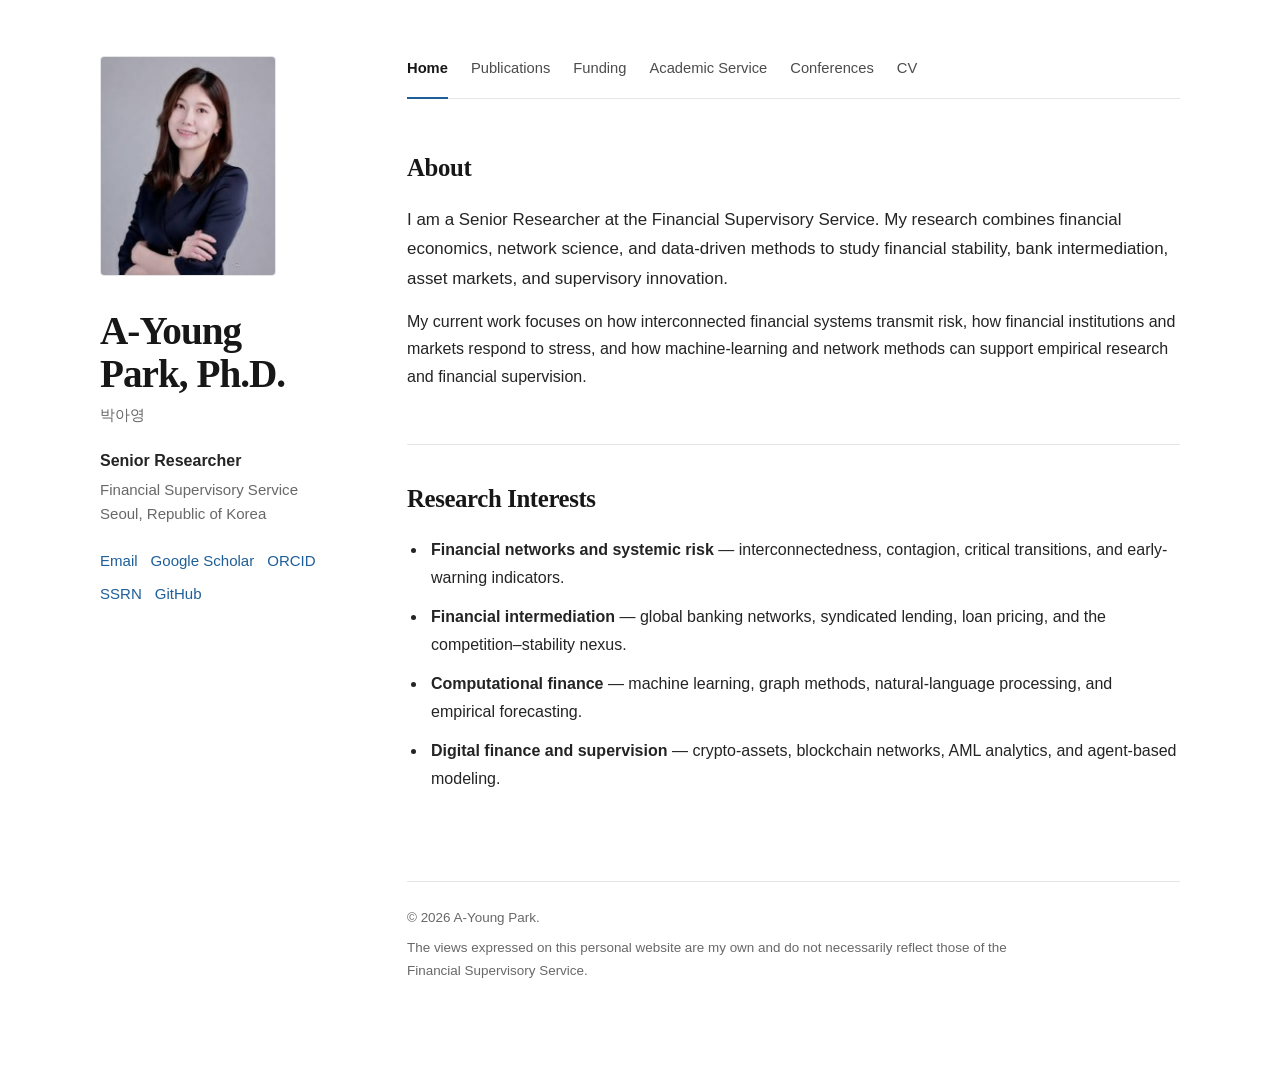
==== index.html @ b437c27b "Add Google Search Console verification tag" ====
<!doctype html>
    <html lang="en">
    <head>
      <meta charset="utf-8">
      <meta name="viewport" content="width=device-width, initial-scale=1">

      <title>A-Young Park, Ph.D. | Senior Researcher, Financial Supervisory Service</title>
      <meta name="description" content="Academic homepage of A-Young Park, Ph.D., Senior Researcher at the Financial Supervisory Service. Research on financial networks, systemic risk, financial intermediation, computational finance, and digital finance.">
      <meta name="author" content="A-Young Park">
      <meta name="theme-color" content="#ffffff">
      <meta name="google-site-verification" content="QyMKHIsTJGVWZB4Pkx4O0l1U7ugfeOiHP5f6irfPKLA">
      <!-- SEO START -->
      <meta name="robots" content="index, follow">
      <link rel="canonical" href="https://ayppark.github.io/">
      <meta property="og:site_name" content="A-Young Park Academic Homepage">
      <meta property="og:type" content="profile">
      <meta property="og:title" content="A-Young Park, Ph.D. | Senior Researcher, Financial Supervisory Service">
      <meta property="og:description" content="Academic homepage of A-Young Park, Ph.D., Senior Researcher at the Financial Supervisory Service. Research on financial networks, systemic risk, financial intermediation, computational finance, and digital finance.">
      <meta property="og:url" content="https://ayppark.github.io/">
      <meta property="og:image" content="https://ayppark.github.io/assets/profile.jpg">
      <meta property="og:image:alt" content="Portrait of A-Young Park">
      <meta name="twitter:card" content="summary">
      <meta name="twitter:title" content="A-Young Park, Ph.D. | Senior Researcher, Financial Supervisory Service">
      <meta name="twitter:description" content="Academic homepage of A-Young Park, Ph.D., Senior Researcher at the Financial Supervisory Service. Research on financial networks, systemic risk, financial intermediation, computational finance, and digital finance.">
      <meta name="twitter:image" content="https://ayppark.github.io/assets/profile.jpg">
      <!-- SEO END -->

      <link rel="icon" href="assets/favicon.svg" type="image/svg+xml">
      <link rel="stylesheet" href="style.css">
          <script type="application/ld+json">
          {
            "@context": "https://schema.org",
            "@type": "Person",
            "name": "A-Young Park",
            "alternateName": ["Ayoung Park", "A-Young Park", "박아영"],
            "url": "https://ayppark.github.io/",
            "image": "https://ayppark.github.io/assets/profile.jpg",
            "knowsAbout": ["Financial networks", "Systemic risk", "Financial intermediation", "Computational finance", "Digital finance"],
            "honorificSuffix": "Ph.D.",
            "jobTitle": "Senior Researcher",
            "worksFor": {
              "@type": "Organization",
              "name": "Financial Supervisory Service"
            },
            "sameAs": [
              "https://scholar.google.com/citations?user=jGiQJnYAAAAJ&hl=en",
              "https://orcid.org/0000-0002-0753-5046",
              "https://github.com/Ayppark",
              "https://papers.ssrn.com/sol3/papers.cfm?abstract_id=5040197"
            ]
          }
          </script>
</head>
    <body>
      <a class="skip-link" href="#main-content">Skip to main content</a>

      <div class="page">
        <aside class="profile" aria-label="Researcher profile">
      <a class="photo-link" href="index.html" aria-label="Go to homepage">
        <img
          class="profile-photo"
          src="assets/profile.jpg"
          alt="Portrait of A-Young Park"
          width="176"
          height="220"
        >
      </a>

      <h1><a href="index.html">A-Young Park, Ph.D.</a></h1>
      <p class="name-ko">박아영</p>
      <p class="position">Senior Researcher</p>
      <p class="affiliation">
        Financial Supervisory Service<br>
        Seoul, Republic of Korea
      </p>

      <nav class="profile-links" aria-label="Academic profiles">
        <a href="mailto:ayoungp@fss.or.kr">Email</a>
        <a href="https://scholar.google.com/citations?user=jGiQJnYAAAAJ&hl=en" target="_blank" rel="noopener noreferrer">Google Scholar</a>
        <a href="https://orcid.org/0000-0002-0753-5046" target="_blank" rel="noopener noreferrer">ORCID</a>
        <a href="https://papers.ssrn.com/sol3/papers.cfm?abstract_id=5040197" target="_blank" rel="noopener noreferrer">SSRN</a>
        <a href="https://github.com/Ayppark" target="_blank" rel="me noopener noreferrer">GitHub</a>
      </nav>
    </aside>

        <main id="main-content" class="content">
          <nav class="top-nav" aria-label="Primary navigation">
            <a href="index.html" class="active" aria-current="page">Home</a>
        <a href="publications.html">Publications</a>
        <a href="funding.html">Funding</a>
        <a href="service.html">Academic Service</a>
        <a href="conferences.html">Conferences</a>
        <a href="cv.html">CV</a>
          </nav>

      <section aria-labelledby="about-title">
        <h2 id="about-title">About</h2>
        <p class="lead">
          I am a Senior Researcher at the Financial Supervisory Service. My research combines
          financial economics, network science, and data-driven methods to study financial
          stability, bank intermediation, asset markets, and supervisory innovation.
        </p>
        <p>
          My current work focuses on how interconnected financial systems transmit risk, how
          financial institutions and markets respond to stress, and how machine-learning and
          network methods can support empirical research and financial supervision.
        </p>
      </section>

      <section aria-labelledby="research-title">
        <h2 id="research-title">Research Interests</h2>
        <ul class="interest-list">
          <li><strong>Financial networks and systemic risk</strong> — interconnectedness, contagion, critical transitions, and early-warning indicators.</li>
          <li><strong>Financial intermediation</strong> — global banking networks, syndicated lending, loan pricing, and the competition–stability nexus.</li>
          <li><strong>Computational finance</strong> — machine learning, graph methods, natural-language processing, and empirical forecasting.</li>
          <li><strong>Digital finance and supervision</strong> — crypto-assets, blockchain networks, AML analytics, and agent-based modeling.</li>
        </ul>
      </section>

          <footer>
            <p>© 2026 A-Young Park.</p>
            <p class="disclaimer">The views expressed on this personal website are my own and do not necessarily reflect those of the Financial Supervisory Service.</p>
          </footer>
        </main>
      </div>
    </body>
    </html>
---- style.css ----
:root {
  --text: #242424;
  --muted: #686868;
  --line: #e5e5e5;
  --link: #1f5f99;
  --link-hover: #123f67;
  --page-width: 1080px;
  --sidebar-width: 235px;
}

* {
  box-sizing: border-box;
}

html {
  scroll-behavior: smooth;
}

body {
  margin: 0;
  color: var(--text);
  background: #fff;
  font-family: -apple-system, BlinkMacSystemFont, "Segoe UI", Roboto, Helvetica, Arial, sans-serif;
  font-size: 16px;
  line-height: 1.72;
  text-rendering: optimizeLegibility;
}

a {
  color: var(--link);
  text-decoration: none;
  text-underline-offset: 0.18em;
}

a:hover,
a:focus-visible {
  color: var(--link-hover);
  text-decoration: underline;
}

.skip-link {
  position: fixed;
  top: 12px;
  left: 12px;
  z-index: 100;
  padding: 8px 12px;
  color: #fff;
  background: #111;
  transform: translateY(-150%);
}

.skip-link:focus {
  transform: translateY(0);
}

.page {
  display: grid;
  grid-template-columns: var(--sidebar-width) minmax(0, 1fr);
  gap: 72px;
  width: min(calc(100% - 48px), var(--page-width));
  margin: 0 auto;
  padding: 56px 0 80px;
}

.profile {
  position: sticky;
  top: 36px;
  align-self: start;
}

.photo-link {
  display: inline-block;
}

.profile-photo {
  display: block;
  width: 176px;
  height: 220px;
  margin-bottom: 24px;
  border: 1px solid var(--line);
  border-radius: 4px;
  object-fit: cover;
  object-position: center top;
}

h1,
h2,
h3 {
  color: #171717;
}

h1,
h2 {
  font-family: Georgia, "Times New Roman", serif;
}

h1 {
  margin: 0;
  font-size: clamp(2rem, 4vw, 2.45rem);
  line-height: 1.1;
  letter-spacing: -0.025em;
}

h1 a {
  color: inherit;
}

h1 a:hover,
h1 a:focus-visible {
  text-decoration: none;
}

h2 {
  margin: 0 0 21px;
  font-size: 1.55rem;
  line-height: 1.25;
  letter-spacing: -0.015em;
}

h3 {
  margin: 0 0 8px;
  font-size: 1.03rem;
  line-height: 1.45;
}

.name-ko {
  margin: 7px 0 19px;
  color: var(--muted);
  font-size: 0.95rem;
}

.position {
  margin: 0 0 4px;
  font-weight: 650;
}

.affiliation {
  margin: 0;
  color: var(--muted);
  font-size: 0.94rem;
  line-height: 1.55;
}

.profile-links {
  display: flex;
  flex-wrap: wrap;
  gap: 7px 13px;
  margin-top: 23px;
  font-size: 0.94rem;
}

.profile-links a {
  white-space: nowrap;
}

.content {
  min-width: 0;
}

.top-nav {
  display: flex;
  flex-wrap: wrap;
  gap: 8px 23px;
  margin-bottom: 54px;
  padding-bottom: 14px;
  border-bottom: 1px solid var(--line);
  font-size: 0.92rem;
}

.top-nav a {
  position: relative;
  padding-bottom: 3px;
  color: #4c4c4c;
}

.top-nav a.active {
  color: #171717;
  font-weight: 650;
}

.top-nav a.active::after {
  position: absolute;
  right: 0;
  bottom: -15px;
  left: 0;
  height: 2px;
  background: var(--link);
  content: "";
}

.content section {
  scroll-margin-top: 32px;
  padding: 39px 0;
  border-top: 1px solid var(--line);
}

.content section:first-of-type {
  padding-top: 0;
  border-top: 0;
}

p {
  margin: 0 0 15px;
}

.lead {
  font-size: 1.06rem;
}

.interest-list {
  margin: 0;
  padding-left: 1.25rem;
}

.interest-list li {
  margin: 0 0 12px;
  padding-left: 4px;
}

.section-heading-row {
  display: flex;
  align-items: baseline;
  justify-content: space-between;
  gap: 20px;
  margin-bottom: 21px;
}

.section-heading-row h2 {
  margin-bottom: 0;
}

.section-link {
  flex: none;
  font-size: 0.9rem;
}

.publication-list {
  margin: 0;
  padding-left: 1.55rem;
}

.publication-list li {
  margin: 0 0 28px;
  padding-left: 6px;
}

.publication-list li:last-child {
  margin-bottom: 0;
}

.publication-list.compact li {
  margin-bottom: 22px;
}

.publication-title {
  margin: 0 0 4px;
  color: #1d1d1d;
  font-weight: 650;
  line-height: 1.46;
}

.authors,
.venue,
.paper-links {
  margin: 0 0 3px;
  font-size: 0.94rem;
  line-height: 1.55;
}

.authors,
.venue {
  color: #4f4f4f;
}

.paper-links {
  margin-top: 6px;
  font-size: 0.88rem;
}

.detail-card {
  padding: 25px 27px;
  border: 1px solid var(--line);
  border-radius: 5px;
}

.eyebrow {
  margin-bottom: 6px;
  color: var(--link);
  font-size: 0.82rem;
  font-weight: 700;
  letter-spacing: 0.055em;
  text-transform: uppercase;
}

.detail-card h3 {
  margin-bottom: 21px;
  font-family: Georgia, "Times New Roman", serif;
  font-size: 1.3rem;
}

.meta-grid {
  display: grid;
  grid-template-columns: repeat(3, minmax(0, 1fr));
  gap: 14px;
  margin: 0 0 22px;
  padding: 0 0 20px;
  border-bottom: 1px solid var(--line);
}

.meta-grid div {
  min-width: 0;
}

.meta-grid dt {
  color: var(--muted);
  font-size: 0.8rem;
  font-weight: 650;
  text-transform: uppercase;
}

.meta-grid dd {
  margin: 3px 0 0;
  font-size: 0.94rem;
}

.note {
  margin-bottom: 0;
  color: var(--muted);
  font-size: 0.9rem;
}

.service-grid {
  display: grid;
  grid-template-columns: repeat(2, minmax(0, 1fr));
  gap: 20px;
}

.service-group {
  padding: 20px 21px;
  border: 1px solid var(--line);
  border-radius: 5px;
}

.service-group h3 {
  font-family: Georgia, "Times New Roman", serif;
  font-size: 1.12rem;
}

.service-group ul {
  margin: 0;
  padding-left: 1.15rem;
}

.service-group li {
  margin-bottom: 7px;
}

.service-group li:last-child {
  margin-bottom: 0;
}

.conference-list {
  display: grid;
  gap: 24px;
}

.conference-entry {
  padding-bottom: 22px;
  border-bottom: 1px solid var(--line);
}

.conference-entry:last-child {
  padding-bottom: 0;
  border-bottom: 0;
}

.conference-entry h3 {
  font-size: 1rem;
  font-weight: 650;
}

.conference-entry p {
  margin-bottom: 0;
  color: #4f4f4f;
  font-size: 0.94rem;
}

.role-list {
  margin: 0;
  padding: 0;
  list-style: none;
}

.role-list li {
  display: grid;
  grid-template-columns: 64px minmax(0, 1fr);
  gap: 16px;
  padding: 11px 0;
  border-bottom: 1px solid var(--line);
}

.role-list li:first-child {
  padding-top: 0;
}

.role-list li:last-child {
  border-bottom: 0;
}

.role-year {
  color: var(--muted);
  font-size: 0.91rem;
  font-variant-numeric: tabular-nums;
}

footer {
  margin-top: 38px;
  padding-top: 24px;
  border-top: 1px solid var(--line);
  color: var(--muted);
  font-size: 0.84rem;
}

footer p {
  margin-bottom: 6px;
}

.disclaimer {
  max-width: 650px;
}

@media (max-width: 800px) {
  .page {
    display: block;
    width: min(calc(100% - 36px), 680px);
    padding: 32px 0 56px;
  }

  .profile {
    position: static;
    margin-bottom: 44px;
  }

  .profile-photo {
    width: 132px;
    height: 165px;
    margin-bottom: 18px;
  }

  .top-nav {
    gap: 8px 18px;
    margin-bottom: 42px;
  }

  .top-nav a.active::after {
    bottom: -15px;
  }

  .content section {
    padding: 34px 0;
  }

  .section-heading-row {
    display: block;
  }

  .section-heading-row h2 {
    margin-bottom: 7px;
  }

  .meta-grid {
    grid-template-columns: 1fr;
    gap: 11px;
  }

  .service-grid {
    grid-template-columns: 1fr;
  }
}

@media (max-width: 470px) {
  body {
    font-size: 15.5px;
  }

  .top-nav {
    gap: 8px 15px;
  }

  .publication-list {
    padding-left: 1.25rem;
  }

  .detail-card {
    padding: 20px;
  }

  .role-list li {
    grid-template-columns: 52px minmax(0, 1fr);
    gap: 10px;
  }
}

@media print {
  .page {
    display: block;
    width: 100%;
    padding: 0;
  }

  .profile {
    position: static;
    margin-bottom: 32px;
  }

  .top-nav,
  .profile-photo {
    display: none;
  }

  a {
    color: inherit;
  }
}


/* CV PAGE START */
.cv-panel {
  padding: 27px;
  border: 1px solid var(--line);
  border-radius: 5px;
}

.cv-updated {
  margin-bottom: 8px;
  color: var(--link);
  font-size: 0.88rem;
  font-weight: 700;
  letter-spacing: 0.025em;
  text-transform: uppercase;
}

.cv-summary {
  color: #4f4f4f;
}

.button-row {
  display: flex;
  flex-wrap: wrap;
  gap: 10px;
  margin: 24px 0 18px;
}

.button {
  display: inline-block;
  padding: 9px 15px;
  border: 1px solid var(--link);
  border-radius: 4px;
  background: var(--link);
  color: #fff;
  font-size: 0.92rem;
  font-weight: 650;
}

.button:hover,
.button:focus-visible {
  color: #fff;
  background: var(--link-hover);
  text-decoration: none;
}

.button.secondary {
  color: var(--link);
  background: #fff;
}

.button.secondary:hover,
.button.secondary:focus-visible {
  color: var(--link-hover);
  background: #f7f9fb;
}
/* CV PAGE END */
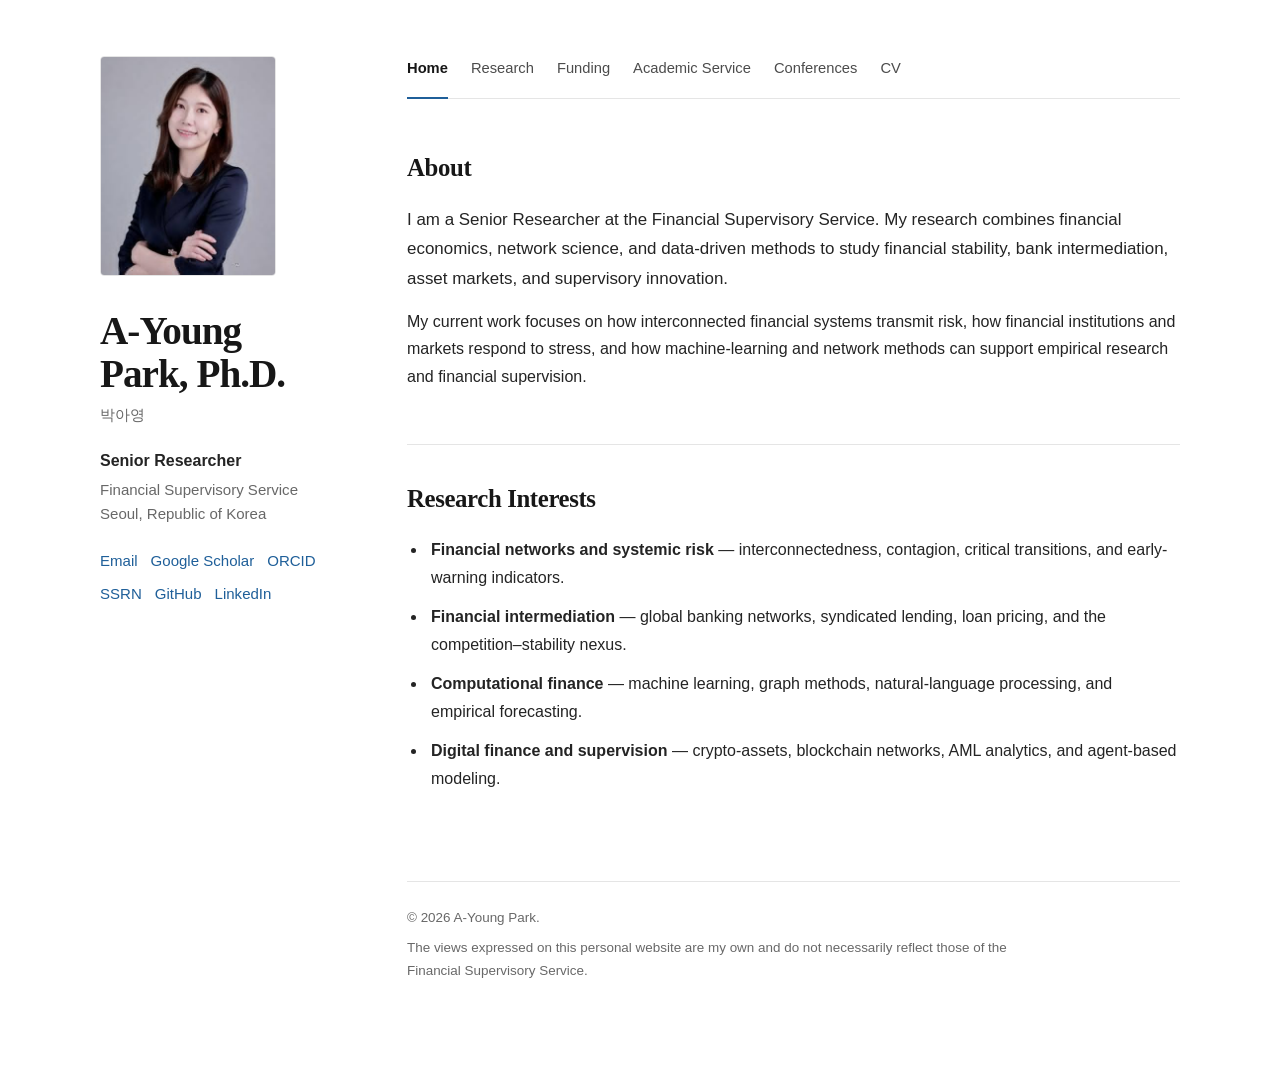
==== commit d1868269: "Rename Publications tab to Research and add LinkedIn" ====
--- a/index.html
+++ b/index.html
@@ -8,7 +8,7 @@
       <meta name="description" content="Academic homepage of A-Young Park, Ph.D., Senior Researcher at the Financial Supervisory Service. Research on financial networks, systemic risk, financial intermediation, computational finance, and digital finance.">
       <meta name="author" content="A-Young Park">
       <meta name="theme-color" content="#ffffff">
-      <meta name="google-site-verification" content="QyMKHIsTJGVWZB4Pkx4O0l1U7ugfeOiHP5f6irfPKLA">
+      <meta name="google-site-verification" content="0ZPB4RRxGl7LRqc3xT4rsxdm6jfk7PCEWrHgC_nuhfk">
       <!-- SEO START -->
       <meta name="robots" content="index, follow">
       <link rel="canonical" href="https://ayppark.github.io/">
@@ -80,13 +80,14 @@
         <a href="https://orcid.org/0000-0002-0753-5046" target="_blank" rel="noopener noreferrer">ORCID</a>
         <a href="https://papers.ssrn.com/sol3/papers.cfm?abstract_id=5040197" target="_blank" rel="noopener noreferrer">SSRN</a>
         <a href="https://github.com/Ayppark" target="_blank" rel="me noopener noreferrer">GitHub</a>
+        <a href="https://kr.linkedin.com/in/ayoungp" target="_blank" rel="me noopener noreferrer">LinkedIn</a>
       </nav>
     </aside>
 
         <main id="main-content" class="content">
           <nav class="top-nav" aria-label="Primary navigation">
             <a href="index.html" class="active" aria-current="page">Home</a>
-        <a href="publications.html">Publications</a>
+        <a href="publications.html">Research</a>
         <a href="funding.html">Funding</a>
         <a href="service.html">Academic Service</a>
         <a href="conferences.html">Conferences</a>
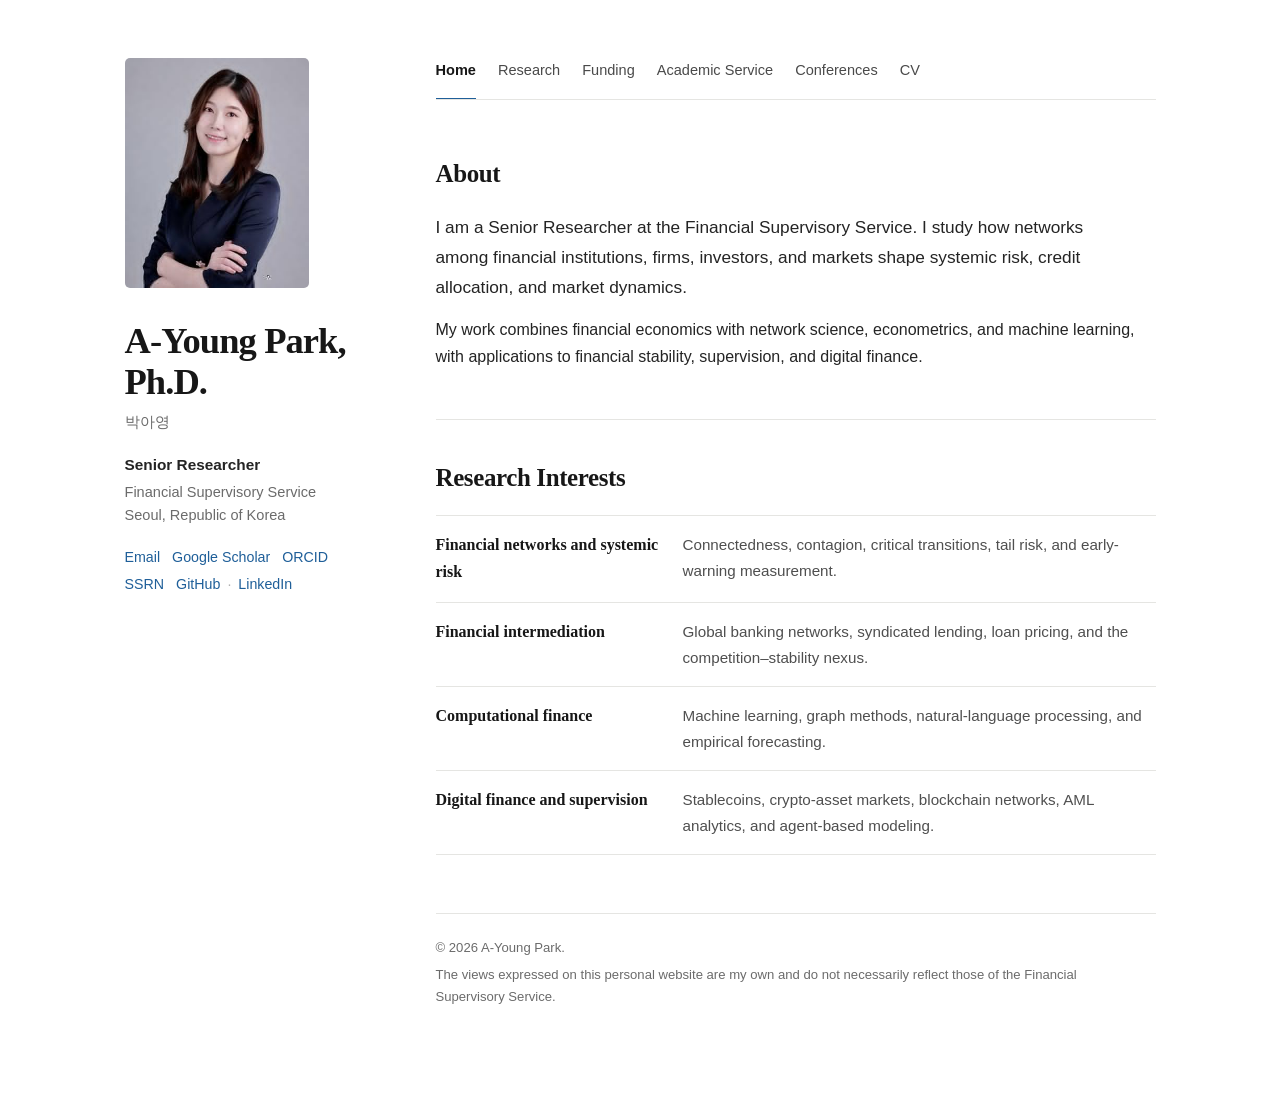
==== commit 12bcc6d9: "Sharpen homepage research profile and interests" ====
--- a/index.html
+++ b/index.html
@@ -1,128 +1,140 @@
-    <!doctype html>
-    <html lang="en">
-    <head>
-      <meta charset="utf-8">
-      <meta name="viewport" content="width=device-width, initial-scale=1">
+<!doctype html>
+<html lang="en">
+<head>
+  <meta charset="utf-8">
+  <meta name="viewport" content="width=device-width, initial-scale=1">
 
-      <title>A-Young Park, Ph.D. | Senior Researcher, Financial Supervisory Service</title>
-      <meta name="description" content="Academic homepage of A-Young Park, Ph.D., Senior Researcher at the Financial Supervisory Service. Research on financial networks, systemic risk, financial intermediation, computational finance, and digital finance.">
-      <meta name="author" content="A-Young Park">
-      <meta name="theme-color" content="#ffffff">
-      <meta name="google-site-verification" content="0ZPB4RRxGl7LRqc3xT4rsxdm6jfk7PCEWrHgC_nuhfk">
-      <!-- SEO START -->
-      <meta name="robots" content="index, follow">
-      <link rel="canonical" href="https://ayppark.github.io/">
-      <meta property="og:site_name" content="A-Young Park Academic Homepage">
-      <meta property="og:type" content="profile">
-      <meta property="og:title" content="A-Young Park, Ph.D. | Senior Researcher, Financial Supervisory Service">
-      <meta property="og:description" content="Academic homepage of A-Young Park, Ph.D., Senior Researcher at the Financial Supervisory Service. Research on financial networks, systemic risk, financial intermediation, computational finance, and digital finance.">
-      <meta property="og:url" content="https://ayppark.github.io/">
-      <meta property="og:image" content="https://ayppark.github.io/assets/profile.jpg">
-      <meta property="og:image:alt" content="Portrait of A-Young Park">
-      <meta name="twitter:card" content="summary">
-      <meta name="twitter:title" content="A-Young Park, Ph.D. | Senior Researcher, Financial Supervisory Service">
-      <meta name="twitter:description" content="Academic homepage of A-Young Park, Ph.D., Senior Researcher at the Financial Supervisory Service. Research on financial networks, systemic risk, financial intermediation, computational finance, and digital finance.">
-      <meta name="twitter:image" content="https://ayppark.github.io/assets/profile.jpg">
-      <!-- SEO END -->
+  <title>A-Young Park, Ph.D. | Senior Researcher, Financial Supervisory Service</title>
+  <meta name="description" content="Academic homepage of A-Young Park, Ph.D., Senior Researcher at the Financial Supervisory Service. Research on financial networks, systemic risk, financial intermediation, computational finance, and digital finance.">
+  <meta name="author" content="A-Young Park">
+  <meta name="theme-color" content="#ffffff">
+  <meta name="google-site-verification" content="0ZPB4RRxGl7LRqc3xT4rsxdm6jfk7PCEWrHgC_nuhfk">
+  <meta name="robots" content="index, follow">
+  <link rel="canonical" href="https://ayppark.github.io/">
 
-      <link rel="icon" href="assets/favicon.svg" type="image/svg+xml">
-      <link rel="stylesheet" href="style.css">
-          <script type="application/ld+json">
-          {
-            "@context": "https://schema.org",
-            "@type": "Person",
-            "name": "A-Young Park",
-            "alternateName": ["Ayoung Park", "A-Young Park", "박아영"],
-            "url": "https://ayppark.github.io/",
-            "image": "https://ayppark.github.io/assets/profile.jpg",
-            "knowsAbout": ["Financial networks", "Systemic risk", "Financial intermediation", "Computational finance", "Digital finance"],
-            "honorificSuffix": "Ph.D.",
-            "jobTitle": "Senior Researcher",
-            "worksFor": {
-              "@type": "Organization",
-              "name": "Financial Supervisory Service"
-            },
-            "sameAs": [
-              "https://scholar.google.com/citations?user=jGiQJnYAAAAJ&hl=en",
-              "https://orcid.org/0000-0002-0753-5046",
-              "https://github.com/Ayppark",
-              "https://papers.ssrn.com/sol3/papers.cfm?abstract_id=5040197"
-            ]
-          }
-          </script>
+  <meta property="og:site_name" content="A-Young Park Academic Homepage">
+  <meta property="og:type" content="profile">
+  <meta property="og:title" content="A-Young Park, Ph.D. | Senior Researcher, Financial Supervisory Service">
+  <meta property="og:description" content="Research on financial networks, systemic risk, financial intermediation, computational finance, and digital finance.">
+  <meta property="og:url" content="https://ayppark.github.io/">
+  <meta property="og:image" content="https://ayppark.github.io/assets/profile.jpg">
+  <meta property="og:image:alt" content="Portrait of A-Young Park">
+  <meta name="twitter:card" content="summary">
+  <meta name="twitter:title" content="A-Young Park, Ph.D. | Senior Researcher">
+  <meta name="twitter:description" content="Research on financial networks, systemic risk, financial intermediation, computational finance, and digital finance.">
+  <meta name="twitter:image" content="https://ayppark.github.io/assets/profile.jpg">
+
+  <link rel="icon" href="assets/favicon.svg" type="image/svg+xml">
+  <link rel="stylesheet" href="style.css">
+
+  <script type="application/ld+json">
+  {
+    "@context": "https://schema.org",
+    "@type": "Person",
+    "name": "A-Young Park",
+    "alternateName": ["Ayoung Park", "A-Young Park", "박아영"],
+    "url": "https://ayppark.github.io/",
+    "image": "https://ayppark.github.io/assets/profile.jpg",
+    "honorificSuffix": "Ph.D.",
+    "jobTitle": "Senior Researcher",
+    "worksFor": {
+      "@type": "Organization",
+      "name": "Financial Supervisory Service"
+    },
+    "knowsAbout": [
+      "Financial networks",
+      "Systemic risk",
+      "Financial intermediation",
+      "Computational finance",
+      "Digital finance"
+    ],
+    "sameAs": [
+      "https://scholar.google.com/citations?user=jGiQJnYAAAAJ&hl=en",
+      "https://orcid.org/0000-0002-0753-5046",
+      "https://papers.ssrn.com/sol3/papers.cfm?abstract_id=5040197",
+      "https://github.com/Ayppark",
+      "https://kr.linkedin.com/in/ayoungp"
+    ]
+  }
+  </script>
 </head>
-    <body>
-      <a class="skip-link" href="#main-content">Skip to main content</a>
+<body>
+  <a class="skip-link" href="#main-content">Skip to main content</a>
 
-      <div class="page">
-        <aside class="profile" aria-label="Researcher profile">
+  <div class="page">
+    <aside class="profile" aria-label="Researcher profile">
       <a class="photo-link" href="index.html" aria-label="Go to homepage">
-        <img
-          class="profile-photo"
-          src="assets/profile.jpg"
-          alt="Portrait of A-Young Park"
-          width="176"
-          height="220"
-        >
+        <img class="profile-photo" src="assets/profile.jpg" alt="Portrait of A-Young Park" width="184" height="230">
       </a>
 
       <h1><a href="index.html">A-Young Park, Ph.D.</a></h1>
       <p class="name-ko">박아영</p>
       <p class="position">Senior Researcher</p>
-      <p class="affiliation">
-        Financial Supervisory Service<br>
-        Seoul, Republic of Korea
-      </p>
+      <p class="affiliation">Financial Supervisory Service<br>Seoul, Republic of Korea</p>
 
       <nav class="profile-links" aria-label="Academic profiles">
         <a href="mailto:ayoungp@fss.or.kr">Email</a>
-        <a href="https://scholar.google.com/citations?user=jGiQJnYAAAAJ&hl=en" target="_blank" rel="noopener noreferrer">Google Scholar</a>
-        <a href="https://orcid.org/0000-0002-0753-5046" target="_blank" rel="noopener noreferrer">ORCID</a>
+        <a href="https://scholar.google.com/citations?user=jGiQJnYAAAAJ&amp;hl=en" target="_blank" rel="noopener noreferrer">Google Scholar</a>
+        <a href="https://orcid.org/0000-0002-0753-5046" target="_blank" rel="me noopener noreferrer">ORCID</a>
         <a href="https://papers.ssrn.com/sol3/papers.cfm?abstract_id=5040197" target="_blank" rel="noopener noreferrer">SSRN</a>
-        <a href="https://github.com/Ayppark" target="_blank" rel="me noopener noreferrer">GitHub</a>
-        <a href="https://kr.linkedin.com/in/ayoungp" target="_blank" rel="me noopener noreferrer">LinkedIn</a>
+        <span class="profile-link-pair">
+          <a href="https://github.com/Ayppark" target="_blank" rel="me noopener noreferrer">GitHub</a>
+          <span class="separator" aria-hidden="true">·</span>
+          <a href="https://kr.linkedin.com/in/ayoungp" target="_blank" rel="me noopener noreferrer">LinkedIn</a>
+        </span>
       </nav>
     </aside>
 
-        <main id="main-content" class="content">
-          <nav class="top-nav" aria-label="Primary navigation">
-            <a href="index.html" class="active" aria-current="page">Home</a>
+    <main id="main-content" class="content">
+      <nav class="top-nav" aria-label="Primary navigation">
+        <a href="index.html" class="active" aria-current="page">Home</a>
         <a href="publications.html">Research</a>
         <a href="funding.html">Funding</a>
         <a href="service.html">Academic Service</a>
         <a href="conferences.html">Conferences</a>
         <a href="cv.html">CV</a>
-          </nav>
+      </nav>
 
       <section aria-labelledby="about-title">
         <h2 id="about-title">About</h2>
         <p class="lead">
-          I am a Senior Researcher at the Financial Supervisory Service. My research combines
-          financial economics, network science, and data-driven methods to study financial
-          stability, bank intermediation, asset markets, and supervisory innovation.
+          I am a Senior Researcher at the Financial Supervisory Service. I study how networks
+          among financial institutions, firms, investors, and markets shape systemic risk,
+          credit allocation, and market dynamics.
         </p>
         <p>
-          My current work focuses on how interconnected financial systems transmit risk, how
-          financial institutions and markets respond to stress, and how machine-learning and
-          network methods can support empirical research and financial supervision.
+          My work combines financial economics with network science, econometrics, and machine
+          learning, with applications to financial stability, supervision, and digital finance.
         </p>
       </section>
 
-      <section aria-labelledby="research-title">
+      <section class="section-rule" aria-labelledby="research-title">
         <h2 id="research-title">Research Interests</h2>
         <ul class="interest-list">
-          <li><strong>Financial networks and systemic risk</strong> — interconnectedness, contagion, critical transitions, and early-warning indicators.</li>
-          <li><strong>Financial intermediation</strong> — global banking networks, syndicated lending, loan pricing, and the competition–stability nexus.</li>
-          <li><strong>Computational finance</strong> — machine learning, graph methods, natural-language processing, and empirical forecasting.</li>
-          <li><strong>Digital finance and supervision</strong> — crypto-assets, blockchain networks, AML analytics, and agent-based modeling.</li>
+          <li>
+            <strong>Financial networks and systemic risk</strong>
+            <span>Connectedness, contagion, critical transitions, tail risk, and early-warning measurement.</span>
+          </li>
+          <li>
+            <strong>Financial intermediation</strong>
+            <span>Global banking networks, syndicated lending, loan pricing, and the competition–stability nexus.</span>
+          </li>
+          <li>
+            <strong>Computational finance</strong>
+            <span>Machine learning, graph methods, natural-language processing, and empirical forecasting.</span>
+          </li>
+          <li>
+            <strong>Digital finance and supervision</strong>
+            <span>Stablecoins, crypto-asset markets, blockchain networks, AML analytics, and agent-based modeling.</span>
+          </li>
         </ul>
       </section>
 
-          <footer>
-            <p>© 2026 A-Young Park.</p>
-            <p class="disclaimer">The views expressed on this personal website are my own and do not necessarily reflect those of the Financial Supervisory Service.</p>
-          </footer>
-        </main>
-      </div>
-    </body>
-    </html>+      <footer>
+        <p>© 2026 A-Young Park.</p>
+        <p class="disclaimer">The views expressed on this personal website are my own and do not necessarily reflect those of the Financial Supervisory Service.</p>
+      </footer>
+    </main>
+  </div>
+</body>
+</html>
--- a/style.css
+++ b/style.css
@@ -1,11 +1,16 @@
 :root {
   --text: #242424;
-  --muted: #686868;
-  --line: #e5e5e5;
+  --heading: #171717;
+  --muted: #6b6b6b;
+  --line: #e5e5e2;
+  --soft: #f6f6f3;
   --link: #1f5f99;
   --link-hover: #123f67;
-  --page-width: 1080px;
+  --page-width: 1060px;
   --sidebar-width: 235px;
+  --content-width: 720px;
+  --font-sans: -apple-system, BlinkMacSystemFont, "Segoe UI", Roboto, Helvetica, Arial, sans-serif;
+  --font-serif: Georgia, "Times New Roman", serif;
 }
 
 * {
@@ -20,10 +25,11 @@
   margin: 0;
   color: var(--text);
   background: #fff;
-  font-family: -apple-system, BlinkMacSystemFont, "Segoe UI", Roboto, Helvetica, Arial, sans-serif;
+  font-family: var(--font-sans);
   font-size: 16px;
-  line-height: 1.72;
+  line-height: 1.68;
   text-rendering: optimizeLegibility;
+  -webkit-font-smoothing: antialiased;
 }
 
 a {
@@ -53,18 +59,31 @@
   transform: translateY(0);
 }
 
+.visually-hidden {
+  position: absolute !important;
+  width: 1px !important;
+  height: 1px !important;
+  padding: 0 !important;
+  margin: -1px !important;
+  overflow: hidden !important;
+  clip: rect(0, 0, 0, 0) !important;
+  white-space: nowrap !important;
+  border: 0 !important;
+}
+
 .page {
   display: grid;
-  grid-template-columns: var(--sidebar-width) minmax(0, 1fr);
-  gap: 72px;
+  grid-template-columns: var(--sidebar-width) minmax(0, var(--content-width));
+  justify-content: center;
+  gap: 76px;
   width: min(calc(100% - 48px), var(--page-width));
   margin: 0 auto;
-  padding: 56px 0 80px;
+  padding: 58px 0 82px;
 }
 
 .profile {
   position: sticky;
-  top: 36px;
+  top: 34px;
   align-self: start;
 }
 
@@ -74,11 +93,10 @@
 
 .profile-photo {
   display: block;
-  width: 176px;
-  height: 220px;
+  width: 184px;
+  height: 230px;
   margin-bottom: 24px;
-  border: 1px solid var(--line);
-  border-radius: 4px;
+  border-radius: 5px;
   object-fit: cover;
   object-position: center top;
 }
@@ -86,18 +104,18 @@
 h1,
 h2,
 h3 {
-  color: #171717;
+  color: var(--heading);
 }
 
 h1,
 h2 {
-  font-family: Georgia, "Times New Roman", serif;
+  font-family: var(--font-serif);
 }
 
 h1 {
   margin: 0;
-  font-size: clamp(2rem, 4vw, 2.45rem);
-  line-height: 1.1;
+  font-size: clamp(1.95rem, 3vw, 2.28rem);
+  line-height: 1.12;
   letter-spacing: -0.025em;
 }
 
@@ -111,71 +129,92 @@
 }
 
 h2 {
-  margin: 0 0 21px;
-  font-size: 1.55rem;
+  margin: 0 0 22px;
+  font-size: 1.56rem;
   line-height: 1.25;
   letter-spacing: -0.015em;
 }
 
 h3 {
-  margin: 0 0 8px;
-  font-size: 1.03rem;
+  margin: 0 0 7px;
+  font-size: 1.02rem;
   line-height: 1.45;
 }
 
 .name-ko {
-  margin: 7px 0 19px;
-  color: var(--muted);
-  font-size: 0.95rem;
+  margin: 7px 0 18px;
+  color: var(--muted);
+  font-size: 0.92rem;
 }
 
 .position {
-  margin: 0 0 4px;
-  font-weight: 650;
+  margin: 0 0 3px;
+  font-size: 0.96rem;
+  font-weight: 680;
 }
 
 .affiliation {
   margin: 0;
   color: var(--muted);
-  font-size: 0.94rem;
+  font-size: 0.91rem;
   line-height: 1.55;
 }
 
 .profile-links {
   display: flex;
   flex-wrap: wrap;
-  gap: 7px 13px;
-  margin-top: 23px;
-  font-size: 0.94rem;
+  align-items: center;
+  gap: 6px 12px;
+  margin-top: 21px;
+  font-size: 0.89rem;
+  line-height: 1.45;
 }
 
 .profile-links a {
   white-space: nowrap;
 }
 
+.profile-link-pair {
+  display: inline-flex;
+  align-items: center;
+  gap: 7px;
+  white-space: nowrap;
+}
+
+.profile-link-pair .separator {
+  color: #b0b0b0;
+}
+
 .content {
   min-width: 0;
 }
 
 .top-nav {
   display: flex;
-  flex-wrap: wrap;
-  gap: 8px 23px;
-  margin-bottom: 54px;
-  padding-bottom: 14px;
+  gap: 22px;
+  margin-bottom: 58px;
+  padding: 0 0 14px;
+  overflow-x: auto;
   border-bottom: 1px solid var(--line);
-  font-size: 0.92rem;
+  font-size: 0.91rem;
+  scrollbar-width: none;
+}
+
+.top-nav::-webkit-scrollbar {
+  display: none;
 }
 
 .top-nav a {
   position: relative;
+  flex: none;
   padding-bottom: 3px;
-  color: #4c4c4c;
+  color: #4a4a4a;
+  white-space: nowrap;
 }
 
 .top-nav a.active {
-  color: #171717;
-  font-weight: 650;
+  color: var(--heading);
+  font-weight: 680;
 }
 
 .top-nav a.active::after {
@@ -190,13 +229,16 @@
 
 .content section {
   scroll-margin-top: 32px;
-  padding: 39px 0;
-  border-top: 1px solid var(--line);
-}
-
-.content section:first-of-type {
-  padding-top: 0;
-  border-top: 0;
+  margin-bottom: 48px;
+}
+
+.content section:last-of-type {
+  margin-bottom: 0;
+}
+
+.section-rule {
+  padding-top: 42px;
+  border-top: 1px solid var(--line);
 }
 
 p {
@@ -204,17 +246,50 @@
 }
 
 .lead {
-  font-size: 1.06rem;
+  max-width: 690px;
+  font-size: 1.08rem;
+  line-height: 1.75;
+}
+
+.page-intro {
+  margin-bottom: 43px !important;
+}
+
+.page-intro h2 {
+  margin-bottom: 10px;
+}
+
+.page-intro p {
+  max-width: 640px;
+  color: var(--muted);
+  font-size: 0.95rem;
 }
 
 .interest-list {
   margin: 0;
-  padding-left: 1.25rem;
+  padding: 0;
+  border-top: 1px solid var(--line);
+  list-style: none;
 }
 
 .interest-list li {
-  margin: 0 0 12px;
-  padding-left: 4px;
+  display: grid;
+  grid-template-columns: minmax(190px, 225px) minmax(0, 1fr);
+  gap: 22px;
+  padding: 16px 0;
+  border-bottom: 1px solid var(--line);
+}
+
+.interest-list strong {
+  color: var(--heading);
+  font-family: var(--font-serif);
+  font-size: 1rem;
+  font-weight: 600;
+}
+
+.interest-list span {
+  color: #4f4f4f;
+  font-size: 0.95rem;
 }
 
 .section-heading-row {
@@ -222,7 +297,7 @@
   align-items: baseline;
   justify-content: space-between;
   gap: 20px;
-  margin-bottom: 21px;
+  margin-bottom: 22px;
 }
 
 .section-heading-row h2 {
@@ -231,209 +306,221 @@
 
 .section-link {
   flex: none;
-  font-size: 0.9rem;
-}
-
-.publication-list {
-  margin: 0;
-  padding-left: 1.55rem;
-}
-
-.publication-list li {
-  margin: 0 0 28px;
-  padding-left: 6px;
-}
-
-.publication-list li:last-child {
-  margin-bottom: 0;
-}
-
-.publication-list.compact li {
-  margin-bottom: 22px;
-}
-
-.publication-title {
-  margin: 0 0 4px;
-  color: #1d1d1d;
-  font-weight: 650;
-  line-height: 1.46;
+  font-size: 0.88rem;
+}
+
+.paper-list {
+  margin: 0;
+  padding: 0;
+  border-top: 1px solid var(--line);
+  list-style: none;
+}
+
+.paper-entry {
+  padding: 20px 0 21px;
+  border-bottom: 1px solid var(--line);
+}
+
+.paper-kicker,
+.activity-label,
+.grant-meta {
+  margin: 0 0 5px;
+  color: var(--muted);
+  font-size: 0.77rem;
+  font-weight: 700;
+  letter-spacing: 0.055em;
+  text-transform: uppercase;
+}
+
+.paper-title {
+  margin: 0 0 5px;
+  color: var(--heading);
+  font-size: 1.02rem;
+  font-weight: 680;
+  line-height: 1.47;
 }
 
 .authors,
 .venue,
 .paper-links {
   margin: 0 0 3px;
-  font-size: 0.94rem;
+  font-size: 0.92rem;
   line-height: 1.55;
 }
 
 .authors,
 .venue {
-  color: #4f4f4f;
+  color: #505050;
 }
 
 .paper-links {
-  margin-top: 6px;
-  font-size: 0.88rem;
-}
-
-.detail-card {
-  padding: 25px 27px;
-  border: 1px solid var(--line);
-  border-radius: 5px;
-}
-
-.eyebrow {
-  margin-bottom: 6px;
-  color: var(--link);
-  font-size: 0.82rem;
-  font-weight: 700;
-  letter-spacing: 0.055em;
-  text-transform: uppercase;
-}
-
-.detail-card h3 {
-  margin-bottom: 21px;
-  font-family: Georgia, "Times New Roman", serif;
-  font-size: 1.3rem;
-}
-
-.meta-grid {
-  display: grid;
-  grid-template-columns: repeat(3, minmax(0, 1fr));
-  gap: 14px;
-  margin: 0 0 22px;
-  padding: 0 0 20px;
-  border-bottom: 1px solid var(--line);
-}
-
-.meta-grid div {
-  min-width: 0;
-}
-
-.meta-grid dt {
-  color: var(--muted);
-  font-size: 0.8rem;
-  font-weight: 650;
-  text-transform: uppercase;
-}
-
-.meta-grid dd {
-  margin: 3px 0 0;
+  margin-top: 7px;
+  font-size: 0.86rem;
+}
+
+.grant-entry {
+  padding: 24px 0 2px;
+  border-top: 1px solid var(--line);
+}
+
+.grant-entry h3 {
+  margin-bottom: 10px;
+  font-family: var(--font-serif);
+  font-size: 1.25rem;
+  font-weight: 600;
+}
+
+.grant-amount {
+  margin-bottom: 15px;
+  color: var(--heading);
   font-size: 0.94rem;
+  font-weight: 680;
 }
 
 .note {
   margin-bottom: 0;
   color: var(--muted);
-  font-size: 0.9rem;
-}
-
-.service-grid {
+  font-size: 0.88rem;
+}
+
+.service-list {
+  margin: 0;
+  padding: 0;
+  border-top: 1px solid var(--line);
+}
+
+.service-row {
   display: grid;
-  grid-template-columns: repeat(2, minmax(0, 1fr));
-  gap: 20px;
-}
-
-.service-group {
-  padding: 20px 21px;
-  border: 1px solid var(--line);
-  border-radius: 5px;
-}
-
-.service-group h3 {
-  font-family: Georgia, "Times New Roman", serif;
-  font-size: 1.12rem;
-}
-
-.service-group ul {
-  margin: 0;
-  padding-left: 1.15rem;
-}
-
-.service-group li {
-  margin-bottom: 7px;
-}
-
-.service-group li:last-child {
+  grid-template-columns: 185px minmax(0, 1fr);
+  gap: 25px;
+  padding: 18px 0;
+  border-bottom: 1px solid var(--line);
+}
+
+.service-row h3 {
+  margin: 1px 0 0;
+  font-family: var(--font-serif);
+  font-size: 1rem;
+  font-weight: 600;
+}
+
+.service-row ul {
+  margin: 0;
+  padding-left: 1.08rem;
+}
+
+.service-row li {
+  margin-bottom: 5px;
+}
+
+.service-row li:last-child {
   margin-bottom: 0;
 }
 
-.conference-list {
-  display: grid;
-  gap: 24px;
-}
-
-.conference-entry {
-  padding-bottom: 22px;
+.subsection-title {
+  margin: 29px 0 10px;
+  color: var(--muted);
+  font-size: 0.78rem;
+  font-weight: 700;
+  letter-spacing: 0.06em;
+  text-transform: uppercase;
+}
+
+.activity-list {
+  margin: 0;
+  padding: 0;
+  border-top: 1px solid var(--line);
+  list-style: none;
+}
+
+.activity-entry {
+  padding: 18px 0 19px;
   border-bottom: 1px solid var(--line);
 }
 
-.conference-entry:last-child {
-  padding-bottom: 0;
-  border-bottom: 0;
-}
-
-.conference-entry h3 {
+.activity-entry h3 {
+  margin-bottom: 5px;
   font-size: 1rem;
-  font-weight: 650;
-}
-
-.conference-entry p {
+  font-weight: 680;
+}
+
+.activity-entry p:last-child {
   margin-bottom: 0;
-  color: #4f4f4f;
-  font-size: 0.94rem;
+  color: #505050;
+  font-size: 0.92rem;
 }
 
 .role-list {
   margin: 0;
   padding: 0;
+  border-top: 1px solid var(--line);
   list-style: none;
 }
 
 .role-list li {
   display: grid;
-  grid-template-columns: 64px minmax(0, 1fr);
-  gap: 16px;
-  padding: 11px 0;
+  grid-template-columns: 62px minmax(0, 1fr);
+  gap: 18px;
+  padding: 13px 0;
   border-bottom: 1px solid var(--line);
 }
 
-.role-list li:first-child {
-  padding-top: 0;
-}
-
-.role-list li:last-child {
-  border-bottom: 0;
-}
-
 .role-year {
   color: var(--muted);
-  font-size: 0.91rem;
+  font-size: 0.88rem;
   font-variant-numeric: tabular-nums;
 }
 
+.cv-simple {
+  min-height: 230px;
+  padding-top: 4px;
+}
+
+.cv-updated {
+  margin: 0 0 20px;
+  color: var(--heading);
+  font-size: 0.95rem;
+}
+
+.button {
+  display: inline-block;
+  padding: 9px 15px;
+  border: 1px solid var(--link);
+  border-radius: 3px;
+  background: var(--link);
+  color: #fff;
+  font-size: 0.9rem;
+  font-weight: 680;
+}
+
+.button:hover,
+.button:focus-visible {
+  color: #fff;
+  background: var(--link-hover);
+  text-decoration: none;
+}
+
 footer {
-  margin-top: 38px;
-  padding-top: 24px;
-  border-top: 1px solid var(--line);
-  color: var(--muted);
-  font-size: 0.84rem;
+  margin-top: 58px;
+  padding-top: 23px;
+  border-top: 1px solid var(--line);
+  color: var(--muted);
+  font-size: 0.82rem;
 }
 
 footer p {
-  margin-bottom: 6px;
+  margin-bottom: 5px;
 }
 
 .disclaimer {
   max-width: 650px;
 }
 
-@media (max-width: 800px) {
+@media (max-width: 820px) {
   .page {
     display: block;
-    width: min(calc(100% - 36px), 680px);
-    padding: 32px 0 56px;
+    width: min(calc(100% - 36px), 700px);
+    padding: 34px 0 58px;
   }
 
   .profile {
@@ -442,22 +529,25 @@
   }
 
   .profile-photo {
-    width: 132px;
-    height: 165px;
+    width: 140px;
+    height: 175px;
     margin-bottom: 18px;
   }
 
   .top-nav {
-    gap: 8px 18px;
-    margin-bottom: 42px;
-  }
-
-  .top-nav a.active::after {
-    bottom: -15px;
-  }
-
-  .content section {
-    padding: 34px 0;
+    margin-bottom: 44px;
+  }
+}
+
+@media (max-width: 560px) {
+  body {
+    font-size: 15.5px;
+  }
+
+  .interest-list li,
+  .service-row {
+    grid-template-columns: 1fr;
+    gap: 7px;
   }
 
   .section-heading-row {
@@ -468,36 +558,9 @@
     margin-bottom: 7px;
   }
 
-  .meta-grid {
-    grid-template-columns: 1fr;
-    gap: 11px;
-  }
-
-  .service-grid {
-    grid-template-columns: 1fr;
-  }
-}
-
-@media (max-width: 470px) {
-  body {
-    font-size: 15.5px;
-  }
-
-  .top-nav {
-    gap: 8px 15px;
-  }
-
-  .publication-list {
-    padding-left: 1.25rem;
-  }
-
-  .detail-card {
-    padding: 20px;
-  }
-
   .role-list li {
     grid-template-columns: 52px minmax(0, 1fr);
-    gap: 10px;
+    gap: 12px;
   }
 }
 
@@ -522,61 +585,3 @@
     color: inherit;
   }
 }
-
-
-/* CV PAGE START */
-.cv-panel {
-  padding: 27px;
-  border: 1px solid var(--line);
-  border-radius: 5px;
-}
-
-.cv-updated {
-  margin-bottom: 8px;
-  color: var(--link);
-  font-size: 0.88rem;
-  font-weight: 700;
-  letter-spacing: 0.025em;
-  text-transform: uppercase;
-}
-
-.cv-summary {
-  color: #4f4f4f;
-}
-
-.button-row {
-  display: flex;
-  flex-wrap: wrap;
-  gap: 10px;
-  margin: 24px 0 18px;
-}
-
-.button {
-  display: inline-block;
-  padding: 9px 15px;
-  border: 1px solid var(--link);
-  border-radius: 4px;
-  background: var(--link);
-  color: #fff;
-  font-size: 0.92rem;
-  font-weight: 650;
-}
-
-.button:hover,
-.button:focus-visible {
-  color: #fff;
-  background: var(--link-hover);
-  text-decoration: none;
-}
-
-.button.secondary {
-  color: var(--link);
-  background: #fff;
-}
-
-.button.secondary:hover,
-.button.secondary:focus-visible {
-  color: var(--link-hover);
-  background: #f7f9fb;
-}
-/* CV PAGE END */
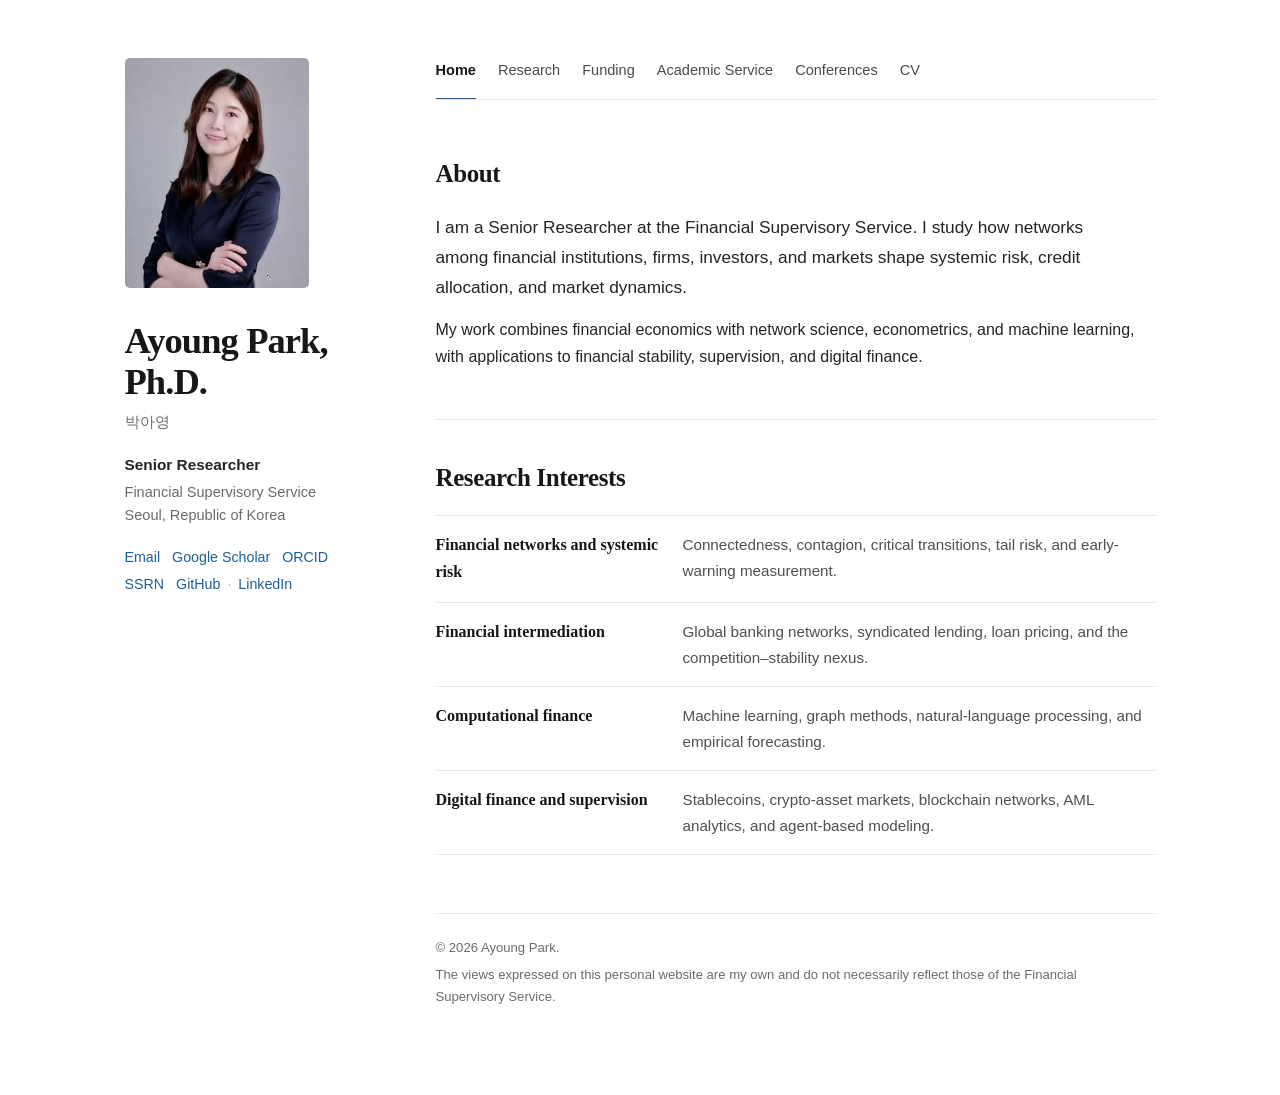
==== commit ba46bf21: "Unify English display name to Ayoung Park Replace hyphenated A-Young Park variants in page titles, m" ====
--- a/index.html
+++ b/index.html
@@ -4,24 +4,24 @@
   <meta charset="utf-8">
   <meta name="viewport" content="width=device-width, initial-scale=1">
 
-  <title>A-Young Park, Ph.D. | Senior Researcher, Financial Supervisory Service</title>
-  <meta name="description" content="Academic homepage of A-Young Park, Ph.D., Senior Researcher at the Financial Supervisory Service. Research on financial networks, systemic risk, financial intermediation, computational finance, and digital finance.">
-  <meta name="author" content="A-Young Park">
+  <title>Ayoung Park | 박아영 | Financial Supervisory Service | 금융감독원</title>
+  <meta name="description" content="Academic homepage of Ayoung Park (박아영), Senior Researcher at the Financial Supervisory Service (금융감독원). Research on financial networks, systemic risk, financial intermediation, computational finance, and digital finance.">
+  <meta name="author" content="Ayoung Park">
   <meta name="theme-color" content="#ffffff">
   <meta name="google-site-verification" content="0ZPB4RRxGl7LRqc3xT4rsxdm6jfk7PCEWrHgC_nuhfk">
   <meta name="robots" content="index, follow">
   <link rel="canonical" href="https://ayppark.github.io/">
 
-  <meta property="og:site_name" content="A-Young Park Academic Homepage">
+  <meta property="og:site_name" content="Ayoung Park Academic Homepage">
   <meta property="og:type" content="profile">
-  <meta property="og:title" content="A-Young Park, Ph.D. | Senior Researcher, Financial Supervisory Service">
-  <meta property="og:description" content="Research on financial networks, systemic risk, financial intermediation, computational finance, and digital finance.">
+  <meta property="og:title" content="Ayoung Park | 박아영 | Financial Supervisory Service | 금융감독원">
+  <meta property="og:description" content="Academic homepage of Ayoung Park (박아영), Senior Researcher at the Financial Supervisory Service (금융감독원). Research on financial networks, systemic risk, financial intermediation, computational finance, and digital finance.">
   <meta property="og:url" content="https://ayppark.github.io/">
   <meta property="og:image" content="https://ayppark.github.io/assets/profile.jpg">
-  <meta property="og:image:alt" content="Portrait of A-Young Park">
+  <meta property="og:image:alt" content="Portrait of Ayoung Park">
   <meta name="twitter:card" content="summary">
-  <meta name="twitter:title" content="A-Young Park, Ph.D. | Senior Researcher">
-  <meta name="twitter:description" content="Research on financial networks, systemic risk, financial intermediation, computational finance, and digital finance.">
+  <meta name="twitter:title" content="Ayoung Park | 박아영 | Financial Supervisory Service | 금융감독원">
+  <meta name="twitter:description" content="Academic homepage of Ayoung Park (박아영), Senior Researcher at the Financial Supervisory Service (금융감독원). Research on financial networks, systemic risk, financial intermediation, computational finance, and digital finance.">
   <meta name="twitter:image" content="https://ayppark.github.io/assets/profile.jpg">
 
   <link rel="icon" href="assets/favicon.svg" type="image/svg+xml">
@@ -31,15 +31,16 @@
   {
     "@context": "https://schema.org",
     "@type": "Person",
-    "name": "A-Young Park",
-    "alternateName": ["Ayoung Park", "A-Young Park", "박아영"],
+    "name": "Ayoung Park",
+    "alternateName": "박아영",
     "url": "https://ayppark.github.io/",
     "image": "https://ayppark.github.io/assets/profile.jpg",
     "honorificSuffix": "Ph.D.",
     "jobTitle": "Senior Researcher",
     "worksFor": {
       "@type": "Organization",
-      "name": "Financial Supervisory Service"
+      "name": "Financial Supervisory Service",
+      "alternateName": "금융감독원"
     },
     "knowsAbout": [
       "Financial networks",
@@ -64,10 +65,10 @@
   <div class="page">
     <aside class="profile" aria-label="Researcher profile">
       <a class="photo-link" href="index.html" aria-label="Go to homepage">
-        <img class="profile-photo" src="assets/profile.jpg" alt="Portrait of A-Young Park" width="184" height="230">
+        <img class="profile-photo" src="assets/profile.jpg" alt="Portrait of Ayoung Park" width="184" height="230">
       </a>
 
-      <h1><a href="index.html">A-Young Park, Ph.D.</a></h1>
+      <h1><a href="index.html">Ayoung Park, Ph.D.</a></h1>
       <p class="name-ko">박아영</p>
       <p class="position">Senior Researcher</p>
       <p class="affiliation">Financial Supervisory Service<br>Seoul, Republic of Korea</p>
@@ -131,7 +132,7 @@
       </section>
 
       <footer>
-        <p>© 2026 A-Young Park.</p>
+        <p>© 2026 Ayoung Park.</p>
         <p class="disclaimer">The views expressed on this personal website are my own and do not necessarily reflect those of the Financial Supervisory Service.</p>
       </footer>
     </main>
--- a/style.css
+++ b/style.css
@@ -539,6 +539,20 @@
   }
 }
 
+@media (max-width: 600px) {
+  .top-nav {
+    flex-wrap: wrap;
+    column-gap: 14px;
+    row-gap: 8px;
+    overflow-x: visible;
+    padding-bottom: 10px;
+  }
+
+  .top-nav a.active::after {
+    bottom: -3px;
+  }
+}
+
 @media (max-width: 560px) {
   body {
     font-size: 15.5px;
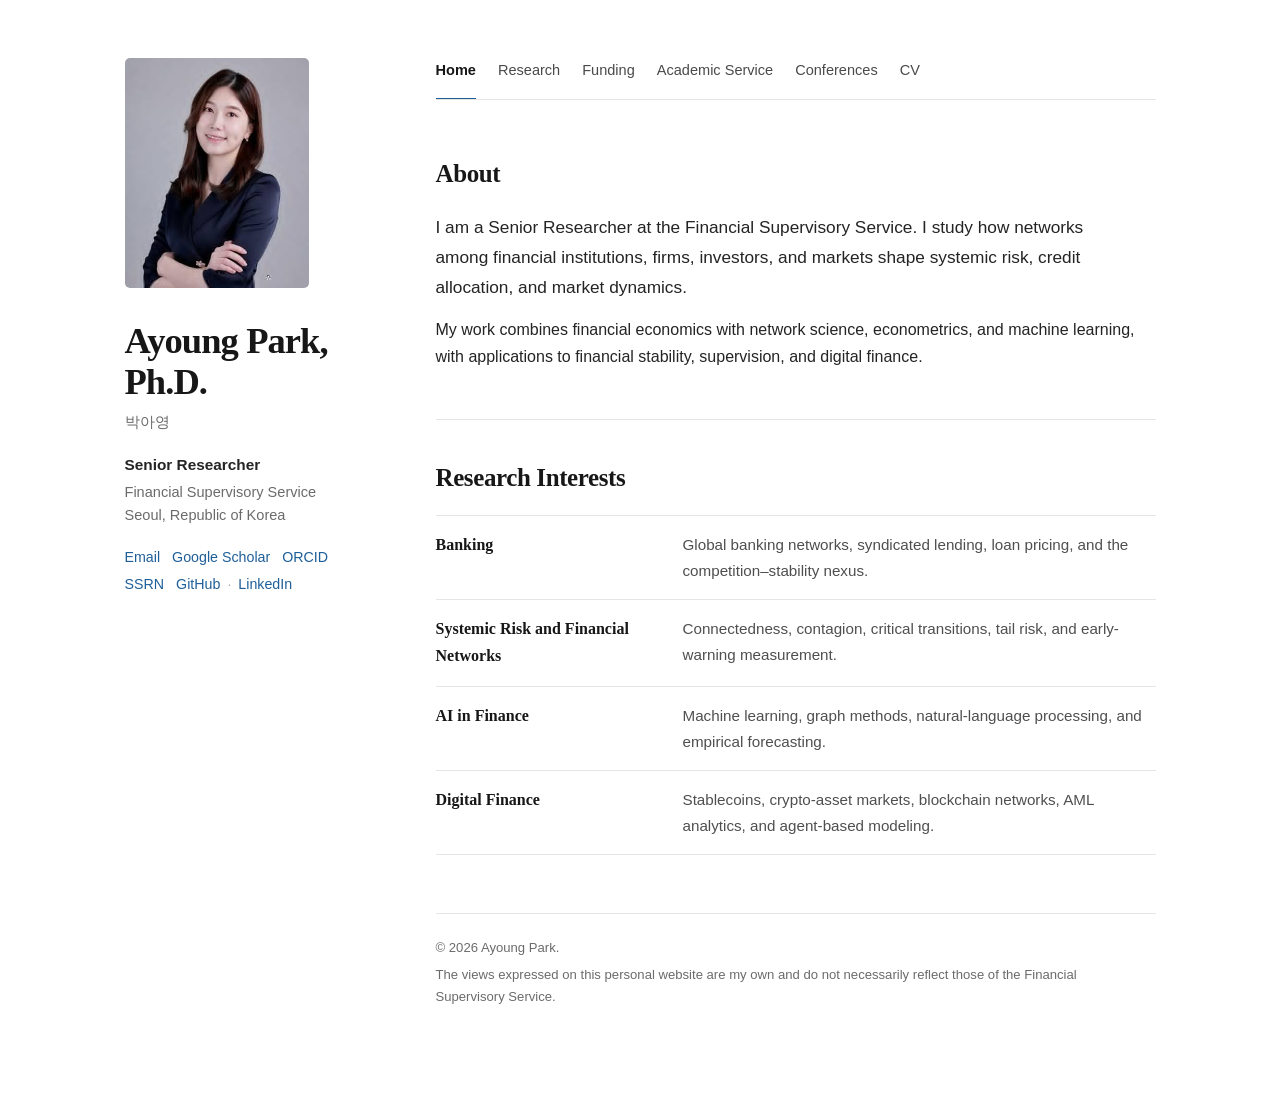
==== commit 536836b4: "Update research interests to Banking, Systemic Risk and Financial Networks, AI in Finance, and Digit" ====
--- a/index.html
+++ b/index.html
@@ -5,7 +5,7 @@
   <meta name="viewport" content="width=device-width, initial-scale=1">
 
   <title>Ayoung Park | 박아영 | Financial Supervisory Service | 금융감독원</title>
-  <meta name="description" content="Academic homepage of Ayoung Park (박아영), Senior Researcher at the Financial Supervisory Service (금융감독원). Research on financial networks, systemic risk, financial intermediation, computational finance, and digital finance.">
+  <meta name="description" content="Academic homepage of Ayoung Park (박아영), Senior Researcher at the Financial Supervisory Service (금융감독원). Research on banking, systemic risk and financial networks, AI in finance, and digital finance.">
   <meta name="author" content="Ayoung Park">
   <meta name="theme-color" content="#ffffff">
   <meta name="google-site-verification" content="0ZPB4RRxGl7LRqc3xT4rsxdm6jfk7PCEWrHgC_nuhfk">
@@ -15,13 +15,13 @@
   <meta property="og:site_name" content="Ayoung Park Academic Homepage">
   <meta property="og:type" content="profile">
   <meta property="og:title" content="Ayoung Park | 박아영 | Financial Supervisory Service | 금융감독원">
-  <meta property="og:description" content="Academic homepage of Ayoung Park (박아영), Senior Researcher at the Financial Supervisory Service (금융감독원). Research on financial networks, systemic risk, financial intermediation, computational finance, and digital finance.">
+  <meta property="og:description" content="Academic homepage of Ayoung Park (박아영), Senior Researcher at the Financial Supervisory Service (금융감독원). Research on banking, systemic risk and financial networks, AI in finance, and digital finance.">
   <meta property="og:url" content="https://ayppark.github.io/">
   <meta property="og:image" content="https://ayppark.github.io/assets/profile.jpg">
   <meta property="og:image:alt" content="Portrait of Ayoung Park">
   <meta name="twitter:card" content="summary">
   <meta name="twitter:title" content="Ayoung Park | 박아영 | Financial Supervisory Service | 금융감독원">
-  <meta name="twitter:description" content="Academic homepage of Ayoung Park (박아영), Senior Researcher at the Financial Supervisory Service (금융감독원). Research on financial networks, systemic risk, financial intermediation, computational finance, and digital finance.">
+  <meta name="twitter:description" content="Academic homepage of Ayoung Park (박아영), Senior Researcher at the Financial Supervisory Service (금융감독원). Research on banking, systemic risk and financial networks, AI in finance, and digital finance.">
   <meta name="twitter:image" content="https://ayppark.github.io/assets/profile.jpg">
 
   <link rel="icon" href="assets/favicon.svg" type="image/svg+xml">
@@ -43,11 +43,10 @@
       "alternateName": "금융감독원"
     },
     "knowsAbout": [
-      "Financial networks",
-      "Systemic risk",
-      "Financial intermediation",
-      "Computational finance",
-      "Digital finance"
+      "Banking",
+      "Systemic Risk and Financial Networks",
+      "AI in Finance",
+      "Digital Finance"
     ],
     "sameAs": [
       "https://scholar.google.com/citations?user=jGiQJnYAAAAJ&hl=en",
@@ -113,19 +112,19 @@
         <h2 id="research-title">Research Interests</h2>
         <ul class="interest-list">
           <li>
-            <strong>Financial networks and systemic risk</strong>
+            <strong>Banking</strong>
+            <span>Global banking networks, syndicated lending, loan pricing, and the competition–stability nexus.</span>
+          </li>
+          <li>
+            <strong>Systemic Risk and Financial Networks</strong>
             <span>Connectedness, contagion, critical transitions, tail risk, and early-warning measurement.</span>
           </li>
           <li>
-            <strong>Financial intermediation</strong>
-            <span>Global banking networks, syndicated lending, loan pricing, and the competition–stability nexus.</span>
-          </li>
-          <li>
-            <strong>Computational finance</strong>
+            <strong>AI in Finance</strong>
             <span>Machine learning, graph methods, natural-language processing, and empirical forecasting.</span>
           </li>
           <li>
-            <strong>Digital finance and supervision</strong>
+            <strong>Digital Finance</strong>
             <span>Stablecoins, crypto-asset markets, blockchain networks, AML analytics, and agent-based modeling.</span>
           </li>
         </ul>
